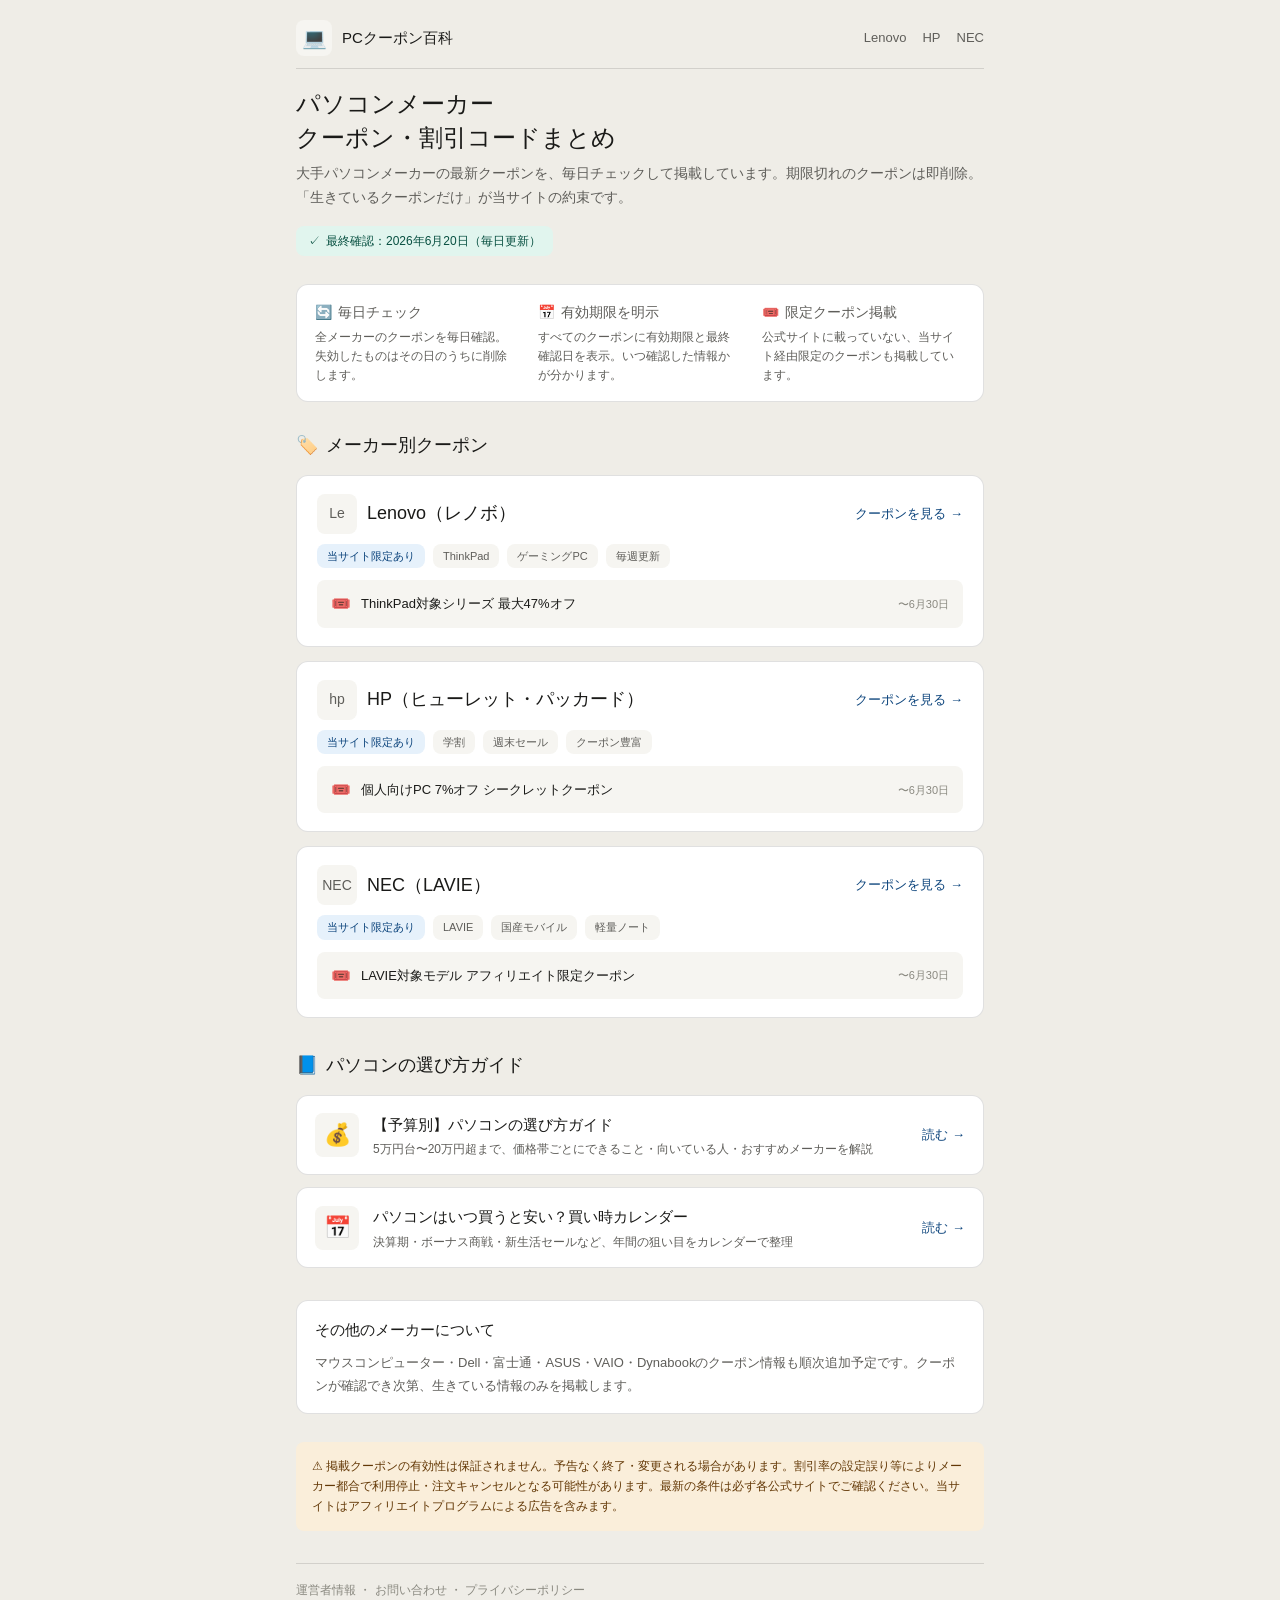
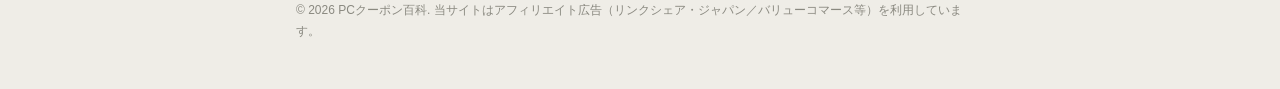
==== index.html @ babdb639 "add /index.html" ====
<!DOCTYPE html>
<html lang="ja">
<head>
<meta charset="UTF-8">
<meta name="viewport" content="width=device-width, initial-scale=1.0">
<title>パソコンメーカー クーポン・割引コード まとめ【2026年6月最新】| PCクーポン百科</title>
<meta name="description" content="Lenovo・HP・NECなど大手パソコンメーカーの最新クーポン・割引コードをまとめています。毎日確認し、失効したクーポンは即削除。生きているクーポンだけを掲載しています。">
<style>
  :root {
    --bg: #ffffff;
    --bg-secondary: #f6f5f1;
    --bg-tertiary: #efede7;
    --text: #1a1a18;
    --text-secondary: #5f5e5a;
    --text-tertiary: #8a8980;
    --border: rgba(0,0,0,0.12);
    --border-strong: rgba(0,0,0,0.22);
    --info-bg: #e6f1fb;
    --info-text: #0c447c;
    --info-border: #378add;
    --success-bg: #e1f5ee;
    --success-text: #085041;
    --warning-bg: #faeeda;
    --warning-text: #633806;
    --radius: 8px;
    --radius-lg: 12px;
    --mono: ui-monospace, SFMono-Regular, Menlo, Consolas, monospace;
    --sans: -apple-system, BlinkMacSystemFont, "Hiragino Sans", "Hiragino Kaku Gothic ProN", "Noto Sans JP", Meiryo, sans-serif;
  }
  @media (prefers-color-scheme: dark) {
    :root {
      --bg: #1f1e1c;
      --bg-secondary: #2a2926;
      --bg-tertiary: #323128;
      --text: #ededea;
      --text-secondary: #b4b2a9;
      --text-tertiary: #88877f;
      --border: rgba(255,255,255,0.14);
      --border-strong: rgba(255,255,255,0.26);
      --info-bg: #0c447c;
      --info-text: #b5d4f4;
      --info-border: #378add;
      --success-bg: #085041;
      --success-text: #9fe1cb;
      --warning-bg: #633806;
      --warning-text: #fac775;
    }
  }
  * { box-sizing: border-box; }
  body {
    margin: 0;
    font-family: var(--sans);
    background: var(--bg-tertiary);
    color: var(--text);
    line-height: 1.7;
    -webkit-font-smoothing: antialiased;
  }
  .wrap { max-width: 720px; margin: 0 auto; padding: 20px 16px 48px; }
  a { color: inherit; }

  .topbar {
    display: flex; align-items: center; justify-content: space-between;
    border-bottom: 0.5px solid var(--border);
    padding-bottom: 12px; margin-bottom: 18px;
  }
  .brand { display: flex; align-items: center; gap: 10px; text-decoration: none; }
  .brand-icon {
    width: 36px; height: 36px; border-radius: var(--radius);
    background: var(--bg-secondary); display: flex; align-items: center; justify-content: center;
    font-size: 20px;
  }
  .brand-name { font-size: 15px; font-weight: 500; }
  .nav { display: flex; gap: 16px; font-size: 13px; color: var(--text-secondary); }
  .nav a { text-decoration: none; }
  .nav a:hover { color: var(--text); }

  h1 { font-size: 24px; font-weight: 500; margin: 0 0 8px; line-height: 1.4; }
  h2 { font-size: 18px; font-weight: 500; margin: 0 0 14px; display: flex; align-items: center; gap: 8px; }
  .lead { font-size: 14px; color: var(--text-secondary); margin: 0 0 16px; }

  .promise {
    background: var(--bg); border: 0.5px solid var(--border); border-radius: var(--radius-lg);
    padding: 16px 18px; margin-bottom: 28px; display: flex; gap: 20px; flex-wrap: wrap;
  }
  .promise-item { flex: 1; min-width: 180px; }
  .promise-item .pi-title { font-size: 14px; font-weight: 500; margin: 0 0 4px; display: flex; align-items: center; gap: 6px; }
  .promise-item p { font-size: 12px; color: var(--text-secondary); margin: 0; line-height: 1.6; }

  .freshness {
    display: inline-flex; align-items: center; gap: 6px;
    background: var(--success-bg); color: var(--success-text);
    font-size: 12px; padding: 5px 12px; border-radius: var(--radius); margin-bottom: 28px;
  }

  .maker-grid { display: flex; flex-direction: column; gap: 14px; margin-bottom: 32px; }
  .maker-card {
    background: var(--bg); border: 0.5px solid var(--border); border-radius: var(--radius-lg);
    padding: 18px 20px; text-decoration: none; display: block;
    transition: border-color 0.15s, transform 0.05s;
  }
  .maker-card:hover { border-color: var(--border-strong); }
  .maker-card:active { transform: scale(0.995); }
  .maker-head { display: flex; align-items: center; justify-content: space-between; margin-bottom: 10px; gap: 12px; }
  .maker-name { font-size: 18px; font-weight: 500; display: flex; align-items: center; gap: 10px; }
  .maker-logo {
    width: 40px; height: 40px; border-radius: var(--radius); background: var(--bg-secondary);
    display: flex; align-items: center; justify-content: center; font-weight: 500; font-size: 14px; color: var(--text-secondary);
  }
  .maker-arrow { font-size: 13px; color: var(--info-text); white-space: nowrap; }
  .maker-tags { display: flex; gap: 8px; flex-wrap: wrap; margin-bottom: 12px; }
  .tag { font-size: 11px; padding: 3px 10px; border-radius: var(--radius); background: var(--bg-secondary); color: var(--text-secondary); }
  .tag.hot { background: var(--info-bg); color: var(--info-text); }
  .top-coupon {
    display: flex; align-items: center; gap: 10px; background: var(--bg-secondary);
    border-radius: var(--radius); padding: 10px 14px;
  }
  .top-coupon .tc-icon { font-size: 16px; }
  .top-coupon .tc-text { font-size: 13px; }
  .top-coupon .tc-text strong { font-weight: 500; }
  .top-coupon .tc-date { font-size: 11px; color: var(--text-tertiary); margin-left: auto; white-space: nowrap; }

  .other { background: var(--bg); border: 0.5px solid var(--border); border-radius: var(--radius-lg); padding: 16px 18px; margin-bottom: 28px; }
  .other h2 { font-size: 15px; margin-bottom: 10px; }
  .other p { font-size: 13px; color: var(--text-secondary); margin: 0; line-height: 1.7; }

  .guide-grid { display: flex; flex-direction: column; gap: 12px; margin-bottom: 32px; }
  .guide-card {
    display: flex; align-items: center; gap: 14px; background: var(--bg);
    border: 0.5px solid var(--border); border-radius: var(--radius-lg); padding: 16px 18px;
    text-decoration: none; transition: border-color 0.15s, transform 0.05s;
  }
  .guide-card:hover { border-color: var(--border-strong); }
  .guide-card:active { transform: scale(0.995); }
  .guide-icon {
    width: 44px; height: 44px; flex-shrink: 0; border-radius: var(--radius);
    background: var(--bg-secondary); display: flex; align-items: center; justify-content: center; font-size: 22px;
  }
  .guide-body { flex: 1; }
  .guide-title { font-size: 15px; font-weight: 500; color: var(--text); margin: 0 0 3px; }
  .guide-desc { font-size: 12px; color: var(--text-secondary); margin: 0; line-height: 1.5; }
  .guide-arrow { font-size: 13px; color: var(--info-text); white-space: nowrap; }

  .disclaimer { background: var(--warning-bg); border-radius: var(--radius); padding: 14px 16px; }
  .disclaimer p { font-size: 12px; line-height: 1.7; color: var(--warning-text); margin: 0; }

  footer { margin-top: 32px; padding-top: 16px; border-top: 0.5px solid var(--border); font-size: 12px; color: var(--text-tertiary); }
  footer a { text-decoration: none; }
</style>
<!-- SEO_INJECT -->
  <link rel="canonical" href="https://SITE_URL/">
  <meta name="robots" content="index, follow">
  <meta property="og:type" content="website">
  <meta property="og:site_name" content="PCクーポン百科">
  <meta property="og:title" content="パソコンメーカー クーポン・割引コード まとめ【2026年6月最新】| PCクーポン百科">
  <meta property="og:description" content="Lenovo・HP・NECなど大手パソコンメーカーの最新クーポン・割引コードをまとめています。毎日確認し、失効したクーポンは即削除。生きているクーポンだけを掲載しています。">
  <meta property="og:url" content="https://SITE_URL/">
  <meta property="og:locale" content="ja_JP">
  <meta name="twitter:card" content="summary_large_image">
  <meta name="twitter:title" content="パソコンメーカー クーポン・割引コード まとめ【2026年6月最新】| PCクーポン百科">
  <meta name="twitter:description" content="Lenovo・HP・NECなど大手パソコンメーカーの最新クーポン・割引コードをまとめています。毎日確認し、失効したクーポンは即削除。生きているクーポンだけを掲載しています。">
  <script type="application/ld+json">
{
  "@context": "https://schema.org",
  "@graph": [
    {
      "@type": "Organization",
      "@id": "https://SITE_URL/#organization",
      "name": "PCクーポン百科",
      "url": "https://SITE_URL/",
      "description": "大手パソコンメーカーのクーポン・割引コードを毎日確認して掲載するサイト"
    },
    {
      "@type": "WebSite",
      "@id": "https://SITE_URL/#website",
      "url": "https://SITE_URL/",
      "name": "PCクーポン百科",
      "publisher": {
        "@id": "https://SITE_URL/#organization"
      },
      "inLanguage": "ja"
    },
    {
      "@type": "BreadcrumbList",
      "itemListElement": [
        {
          "@type": "ListItem",
          "position": 1,
          "name": "ホーム"
        }
      ]
    }
  ]
}
</script>
  <!-- SEO_INJECT -->
</head>
<body>
<div class="wrap">

  <div class="topbar">
    <a class="brand" href="index.html">
      <div class="brand-icon">💻</div>
      <span class="brand-name">PCクーポン百科</span>
    </a>
    <nav class="nav">
      <a href="lenovo-coupon.html">Lenovo</a><a href="hp-coupon.html">HP</a><a href="nec-coupon.html">NEC</a>
    </nav>
  </div>

  <h1>パソコンメーカー<br>クーポン・割引コードまとめ</h1>
  <p class="lead">大手パソコンメーカーの最新クーポンを、毎日チェックして掲載しています。期限切れのクーポンは即削除。「生きているクーポンだけ」が当サイトの約束です。</p>

  <div class="freshness">
    <span aria-hidden="true">✓</span>最終確認：2026年6月20日（毎日更新）
  </div>

  <div class="promise">
    <div class="promise-item">
      <p class="pi-title"><span aria-hidden="true">🔄</span>毎日チェック</p>
      <p>全メーカーのクーポンを毎日確認。失効したものはその日のうちに削除します。</p>
    </div>
    <div class="promise-item">
      <p class="pi-title"><span aria-hidden="true">📅</span>有効期限を明示</p>
      <p>すべてのクーポンに有効期限と最終確認日を表示。いつ確認した情報かが分かります。</p>
    </div>
    <div class="promise-item">
      <p class="pi-title"><span aria-hidden="true">🎟️</span>限定クーポン掲載</p>
      <p>公式サイトに載っていない、当サイト経由限定のクーポンも掲載しています。</p>
    </div>
  </div>

  <h2><span aria-hidden="true">🏷️</span>メーカー別クーポン</h2>
  <div class="maker-grid">

    <a class="maker-card" href="lenovo-coupon.html">
      <div class="maker-head">
        <span class="maker-name"><span class="maker-logo">Le</span>Lenovo（レノボ）</span>
        <span class="maker-arrow">クーポンを見る →</span>
      </div>
      <div class="maker-tags">
        <span class="tag hot">当サイト限定あり</span>
        <span class="tag">ThinkPad</span>
        <span class="tag">ゲーミングPC</span>
        <span class="tag">毎週更新</span>
      </div>
      <div class="top-coupon">
        <span class="tc-icon" aria-hidden="true">🎟️</span>
        <span class="tc-text"><strong>ThinkPad対象シリーズ 最大47%オフ</strong></span>
        <span class="tc-date">〜6月30日</span>
      </div>
    </a>

    <a class="maker-card" href="hp-coupon.html">
      <div class="maker-head">
        <span class="maker-name"><span class="maker-logo">hp</span>HP（ヒューレット・パッカード）</span>
        <span class="maker-arrow">クーポンを見る →</span>
      </div>
      <div class="maker-tags">
        <span class="tag hot">当サイト限定あり</span>
        <span class="tag">学割</span>
        <span class="tag">週末セール</span>
        <span class="tag">クーポン豊富</span>
      </div>
      <div class="top-coupon">
        <span class="tc-icon" aria-hidden="true">🎟️</span>
        <span class="tc-text"><strong>個人向けPC 7%オフ シークレットクーポン</strong></span>
        <span class="tc-date">〜6月30日</span>
      </div>
    </a>

    <a class="maker-card" href="nec-coupon.html">
      <div class="maker-head">
        <span class="maker-name"><span class="maker-logo">NEC</span>NEC（LAVIE）</span>
        <span class="maker-arrow">クーポンを見る →</span>
      </div>
      <div class="maker-tags">
        <span class="tag hot">当サイト限定あり</span>
        <span class="tag">LAVIE</span>
        <span class="tag">国産モバイル</span>
        <span class="tag">軽量ノート</span>
      </div>
      <div class="top-coupon">
        <span class="tc-icon" aria-hidden="true">🎟️</span>
        <span class="tc-text"><strong>LAVIE対象モデル アフィリエイト限定クーポン</strong></span>
        <span class="tc-date">〜6月30日</span>
      </div>
    </a>

  </div>

  <h2><span aria-hidden="true">📘</span>パソコンの選び方ガイド</h2>
  <div class="guide-grid">

    <a class="guide-card" href="guide-budget.html">
      <div class="guide-icon" aria-hidden="true">💰</div>
      <div class="guide-body">
        <p class="guide-title">【予算別】パソコンの選び方ガイド</p>
        <p class="guide-desc">5万円台〜20万円超まで、価格帯ごとにできること・向いている人・おすすめメーカーを解説</p>
      </div>
      <span class="guide-arrow">読む →</span>
    </a>

    <a class="guide-card" href="guide-timing.html">
      <div class="guide-icon" aria-hidden="true">📅</div>
      <div class="guide-body">
        <p class="guide-title">パソコンはいつ買うと安い？買い時カレンダー</p>
        <p class="guide-desc">決算期・ボーナス商戦・新生活セールなど、年間の狙い目をカレンダーで整理</p>
      </div>
      <span class="guide-arrow">読む →</span>
    </a>

  </div>

  <div class="other">
    <h2>その他のメーカーについて</h2>
    <p>マウスコンピューター・Dell・富士通・ASUS・VAIO・Dynabookのクーポン情報も順次追加予定です。クーポンが確認でき次第、生きている情報のみを掲載します。</p>
  </div>

  <div class="disclaimer">
    <p>⚠ 掲載クーポンの有効性は保証されません。予告なく終了・変更される場合があります。割引率の設定誤り等によりメーカー都合で利用停止・注文キャンセルとなる可能性があります。最新の条件は必ず各公式サイトでご確認ください。当サイトはアフィリエイトプログラムによる広告を含みます。</p>
  </div>

  <footer>
    <a href="about.html">運営者情報</a> ・ <a href="contact.html">お問い合わせ</a> ・ <a href="privacy.html">プライバシーポリシー</a><br>
    © 2026 PCクーポン百科. 当サイトはアフィリエイト広告（リンクシェア・ジャパン／バリューコマース等）を利用しています。
  </footer>

</div>
</body>
</html>
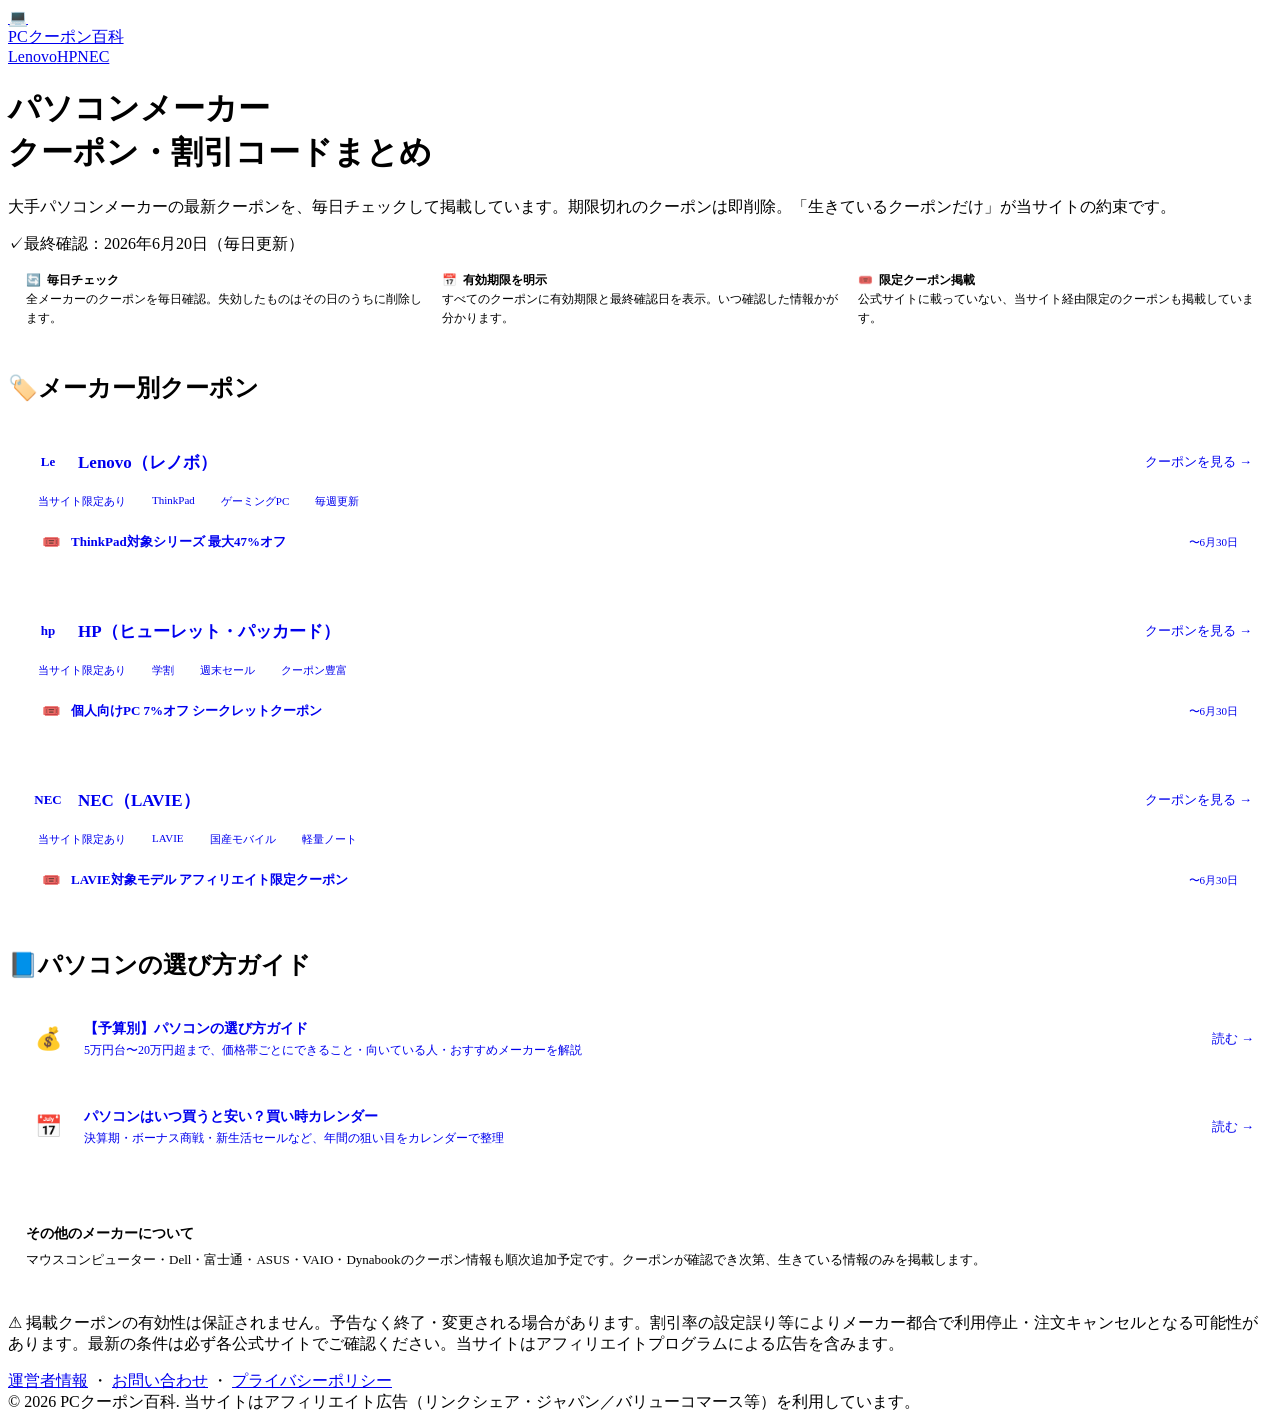
==== commit 5b457c4b: "style: update index.html" ====
--- a/index.html
+++ b/index.html
@@ -1,151 +1,46 @@
 <!DOCTYPE html>
 <html lang="ja">
 <head>
+  <link rel="stylesheet" href="style.css">
+  <style>
+  /* ── トップページ固有 ── */
+  .promise { background: var(--bg); border: 1px solid var(--border); border-radius: var(--r-lg); padding: 16px 18px; margin-bottom: 28px; display: flex; gap: 20px; flex-wrap: wrap; box-shadow: var(--shadow-sm); }
+  .promise-item { flex: 1; min-width: 180px; }
+  .pi-title { font-size: 13px; font-weight: 700; margin: 0 0 4px; display: flex; align-items: center; gap: 6px; }
+  .promise-item p { font-size: 12px; color: var(--text-2); margin: 0; line-height: 1.6; }
+  .maker-grid { display: flex; flex-direction: column; gap: 14px; margin-bottom: 32px; }
+  .maker-card { background: var(--bg); border: 1px solid var(--border); border-radius: var(--r-lg); padding: 18px 20px; text-decoration: none; display: block; transition: box-shadow 0.15s, border-color 0.15s, transform 0.05s; box-shadow: var(--shadow-sm); }
+  .maker-card:hover { box-shadow: var(--shadow-md); border-color: var(--border-2); }
+  .maker-card:active { transform: scale(0.995); }
+  .maker-head { display: flex; align-items: center; justify-content: space-between; margin-bottom: 10px; gap: 12px; }
+  .maker-name { font-size: 17px; font-weight: 700; display: flex; align-items: center; gap: 10px; color: var(--text); }
+  .maker-logo { width: 40px; height: 40px; border-radius: var(--r); background: var(--blue-bg); display: flex; align-items: center; justify-content: center; font-weight: 700; font-size: 13px; color: var(--blue-text); }
+  .maker-arrow { font-size: 13px; color: var(--blue); white-space: nowrap; font-weight: 500; }
+  .maker-tags { display: flex; gap: 6px; flex-wrap: wrap; margin-bottom: 12px; }
+  .tag { font-size: 11px; padding: 2px 10px; border-radius: 999px; background: var(--bg-2); color: var(--text-3); }
+  .tag.hot { background: var(--blue-bg); color: var(--blue-text); font-weight: 500; }
+  .top-coupon { display: flex; align-items: center; gap: 10px; background: var(--bg-2); border-radius: var(--r); padding: 10px 14px; }
+  .tc-icon { font-size: 15px; }
+  .tc-text { font-size: 13px; color: var(--text-2); }
+  .tc-text strong { font-weight: 700; color: var(--text); }
+  .tc-date { font-size: 11px; color: var(--text-3); margin-left: auto; white-space: nowrap; }
+  .other { background: var(--bg); border: 1px solid var(--border); border-radius: var(--r-lg); padding: 16px 18px; margin-bottom: 28px; box-shadow: var(--shadow-sm); }
+  .other h2 { font-size: 14px; margin-bottom: 8px; }
+  .other p { font-size: 13px; color: var(--text-2); margin: 0; }
+  .guide-grid { display: flex; flex-direction: column; gap: 12px; margin-bottom: 32px; }
+  .guide-card { display: flex; align-items: center; gap: 14px; background: var(--bg); border: 1px solid var(--border); border-radius: var(--r-lg); padding: 16px 18px; text-decoration: none; transition: box-shadow 0.15s, transform 0.05s; box-shadow: var(--shadow-sm); }
+  .guide-card:hover { box-shadow: var(--shadow-md); }
+  .guide-card:active { transform: scale(0.995); }
+  .guide-icon { width: 44px; height: 44px; flex-shrink: 0; border-radius: var(--r); background: var(--blue-bg); display: flex; align-items: center; justify-content: center; font-size: 22px; }
+  .guide-body { flex: 1; }
+  .guide-title { font-size: 14px; font-weight: 700; color: var(--text); margin: 0 0 3px; }
+  .guide-desc { font-size: 12px; color: var(--text-2); margin: 0; line-height: 1.5; }
+  .guide-arrow { font-size: 13px; color: var(--blue); white-space: nowrap; font-weight: 500; }
+  </style>
 <meta charset="UTF-8">
 <meta name="viewport" content="width=device-width, initial-scale=1.0">
 <title>パソコンメーカー クーポン・割引コード まとめ【2026年6月最新】| PCクーポン百科</title>
 <meta name="description" content="Lenovo・HP・NECなど大手パソコンメーカーの最新クーポン・割引コードをまとめています。毎日確認し、失効したクーポンは即削除。生きているクーポンだけを掲載しています。">
-<style>
-  :root {
-    --bg: #ffffff;
-    --bg-secondary: #f6f5f1;
-    --bg-tertiary: #efede7;
-    --text: #1a1a18;
-    --text-secondary: #5f5e5a;
-    --text-tertiary: #8a8980;
-    --border: rgba(0,0,0,0.12);
-    --border-strong: rgba(0,0,0,0.22);
-    --info-bg: #e6f1fb;
-    --info-text: #0c447c;
-    --info-border: #378add;
-    --success-bg: #e1f5ee;
-    --success-text: #085041;
-    --warning-bg: #faeeda;
-    --warning-text: #633806;
-    --radius: 8px;
-    --radius-lg: 12px;
-    --mono: ui-monospace, SFMono-Regular, Menlo, Consolas, monospace;
-    --sans: -apple-system, BlinkMacSystemFont, "Hiragino Sans", "Hiragino Kaku Gothic ProN", "Noto Sans JP", Meiryo, sans-serif;
-  }
-  @media (prefers-color-scheme: dark) {
-    :root {
-      --bg: #1f1e1c;
-      --bg-secondary: #2a2926;
-      --bg-tertiary: #323128;
-      --text: #ededea;
-      --text-secondary: #b4b2a9;
-      --text-tertiary: #88877f;
-      --border: rgba(255,255,255,0.14);
-      --border-strong: rgba(255,255,255,0.26);
-      --info-bg: #0c447c;
-      --info-text: #b5d4f4;
-      --info-border: #378add;
-      --success-bg: #085041;
-      --success-text: #9fe1cb;
-      --warning-bg: #633806;
-      --warning-text: #fac775;
-    }
-  }
-  * { box-sizing: border-box; }
-  body {
-    margin: 0;
-    font-family: var(--sans);
-    background: var(--bg-tertiary);
-    color: var(--text);
-    line-height: 1.7;
-    -webkit-font-smoothing: antialiased;
-  }
-  .wrap { max-width: 720px; margin: 0 auto; padding: 20px 16px 48px; }
-  a { color: inherit; }
-
-  .topbar {
-    display: flex; align-items: center; justify-content: space-between;
-    border-bottom: 0.5px solid var(--border);
-    padding-bottom: 12px; margin-bottom: 18px;
-  }
-  .brand { display: flex; align-items: center; gap: 10px; text-decoration: none; }
-  .brand-icon {
-    width: 36px; height: 36px; border-radius: var(--radius);
-    background: var(--bg-secondary); display: flex; align-items: center; justify-content: center;
-    font-size: 20px;
-  }
-  .brand-name { font-size: 15px; font-weight: 500; }
-  .nav { display: flex; gap: 16px; font-size: 13px; color: var(--text-secondary); }
-  .nav a { text-decoration: none; }
-  .nav a:hover { color: var(--text); }
-
-  h1 { font-size: 24px; font-weight: 500; margin: 0 0 8px; line-height: 1.4; }
-  h2 { font-size: 18px; font-weight: 500; margin: 0 0 14px; display: flex; align-items: center; gap: 8px; }
-  .lead { font-size: 14px; color: var(--text-secondary); margin: 0 0 16px; }
-
-  .promise {
-    background: var(--bg); border: 0.5px solid var(--border); border-radius: var(--radius-lg);
-    padding: 16px 18px; margin-bottom: 28px; display: flex; gap: 20px; flex-wrap: wrap;
-  }
-  .promise-item { flex: 1; min-width: 180px; }
-  .promise-item .pi-title { font-size: 14px; font-weight: 500; margin: 0 0 4px; display: flex; align-items: center; gap: 6px; }
-  .promise-item p { font-size: 12px; color: var(--text-secondary); margin: 0; line-height: 1.6; }
-
-  .freshness {
-    display: inline-flex; align-items: center; gap: 6px;
-    background: var(--success-bg); color: var(--success-text);
-    font-size: 12px; padding: 5px 12px; border-radius: var(--radius); margin-bottom: 28px;
-  }
-
-  .maker-grid { display: flex; flex-direction: column; gap: 14px; margin-bottom: 32px; }
-  .maker-card {
-    background: var(--bg); border: 0.5px solid var(--border); border-radius: var(--radius-lg);
-    padding: 18px 20px; text-decoration: none; display: block;
-    transition: border-color 0.15s, transform 0.05s;
-  }
-  .maker-card:hover { border-color: var(--border-strong); }
-  .maker-card:active { transform: scale(0.995); }
-  .maker-head { display: flex; align-items: center; justify-content: space-between; margin-bottom: 10px; gap: 12px; }
-  .maker-name { font-size: 18px; font-weight: 500; display: flex; align-items: center; gap: 10px; }
-  .maker-logo {
-    width: 40px; height: 40px; border-radius: var(--radius); background: var(--bg-secondary);
-    display: flex; align-items: center; justify-content: center; font-weight: 500; font-size: 14px; color: var(--text-secondary);
-  }
-  .maker-arrow { font-size: 13px; color: var(--info-text); white-space: nowrap; }
-  .maker-tags { display: flex; gap: 8px; flex-wrap: wrap; margin-bottom: 12px; }
-  .tag { font-size: 11px; padding: 3px 10px; border-radius: var(--radius); background: var(--bg-secondary); color: var(--text-secondary); }
-  .tag.hot { background: var(--info-bg); color: var(--info-text); }
-  .top-coupon {
-    display: flex; align-items: center; gap: 10px; background: var(--bg-secondary);
-    border-radius: var(--radius); padding: 10px 14px;
-  }
-  .top-coupon .tc-icon { font-size: 16px; }
-  .top-coupon .tc-text { font-size: 13px; }
-  .top-coupon .tc-text strong { font-weight: 500; }
-  .top-coupon .tc-date { font-size: 11px; color: var(--text-tertiary); margin-left: auto; white-space: nowrap; }
-
-  .other { background: var(--bg); border: 0.5px solid var(--border); border-radius: var(--radius-lg); padding: 16px 18px; margin-bottom: 28px; }
-  .other h2 { font-size: 15px; margin-bottom: 10px; }
-  .other p { font-size: 13px; color: var(--text-secondary); margin: 0; line-height: 1.7; }
-
-  .guide-grid { display: flex; flex-direction: column; gap: 12px; margin-bottom: 32px; }
-  .guide-card {
-    display: flex; align-items: center; gap: 14px; background: var(--bg);
-    border: 0.5px solid var(--border); border-radius: var(--radius-lg); padding: 16px 18px;
-    text-decoration: none; transition: border-color 0.15s, transform 0.05s;
-  }
-  .guide-card:hover { border-color: var(--border-strong); }
-  .guide-card:active { transform: scale(0.995); }
-  .guide-icon {
-    width: 44px; height: 44px; flex-shrink: 0; border-radius: var(--radius);
-    background: var(--bg-secondary); display: flex; align-items: center; justify-content: center; font-size: 22px;
-  }
-  .guide-body { flex: 1; }
-  .guide-title { font-size: 15px; font-weight: 500; color: var(--text); margin: 0 0 3px; }
-  .guide-desc { font-size: 12px; color: var(--text-secondary); margin: 0; line-height: 1.5; }
-  .guide-arrow { font-size: 13px; color: var(--info-text); white-space: nowrap; }
-
-  .disclaimer { background: var(--warning-bg); border-radius: var(--radius); padding: 14px 16px; }
-  .disclaimer p { font-size: 12px; line-height: 1.7; color: var(--warning-text); margin: 0; }
-
-  footer { margin-top: 32px; padding-top: 16px; border-top: 0.5px solid var(--border); font-size: 12px; color: var(--text-tertiary); }
-  footer a { text-decoration: none; }
-</style>
 <!-- SEO_INJECT -->
   <link rel="canonical" href="https://SITE_URL/">
   <meta name="robots" content="index, follow">
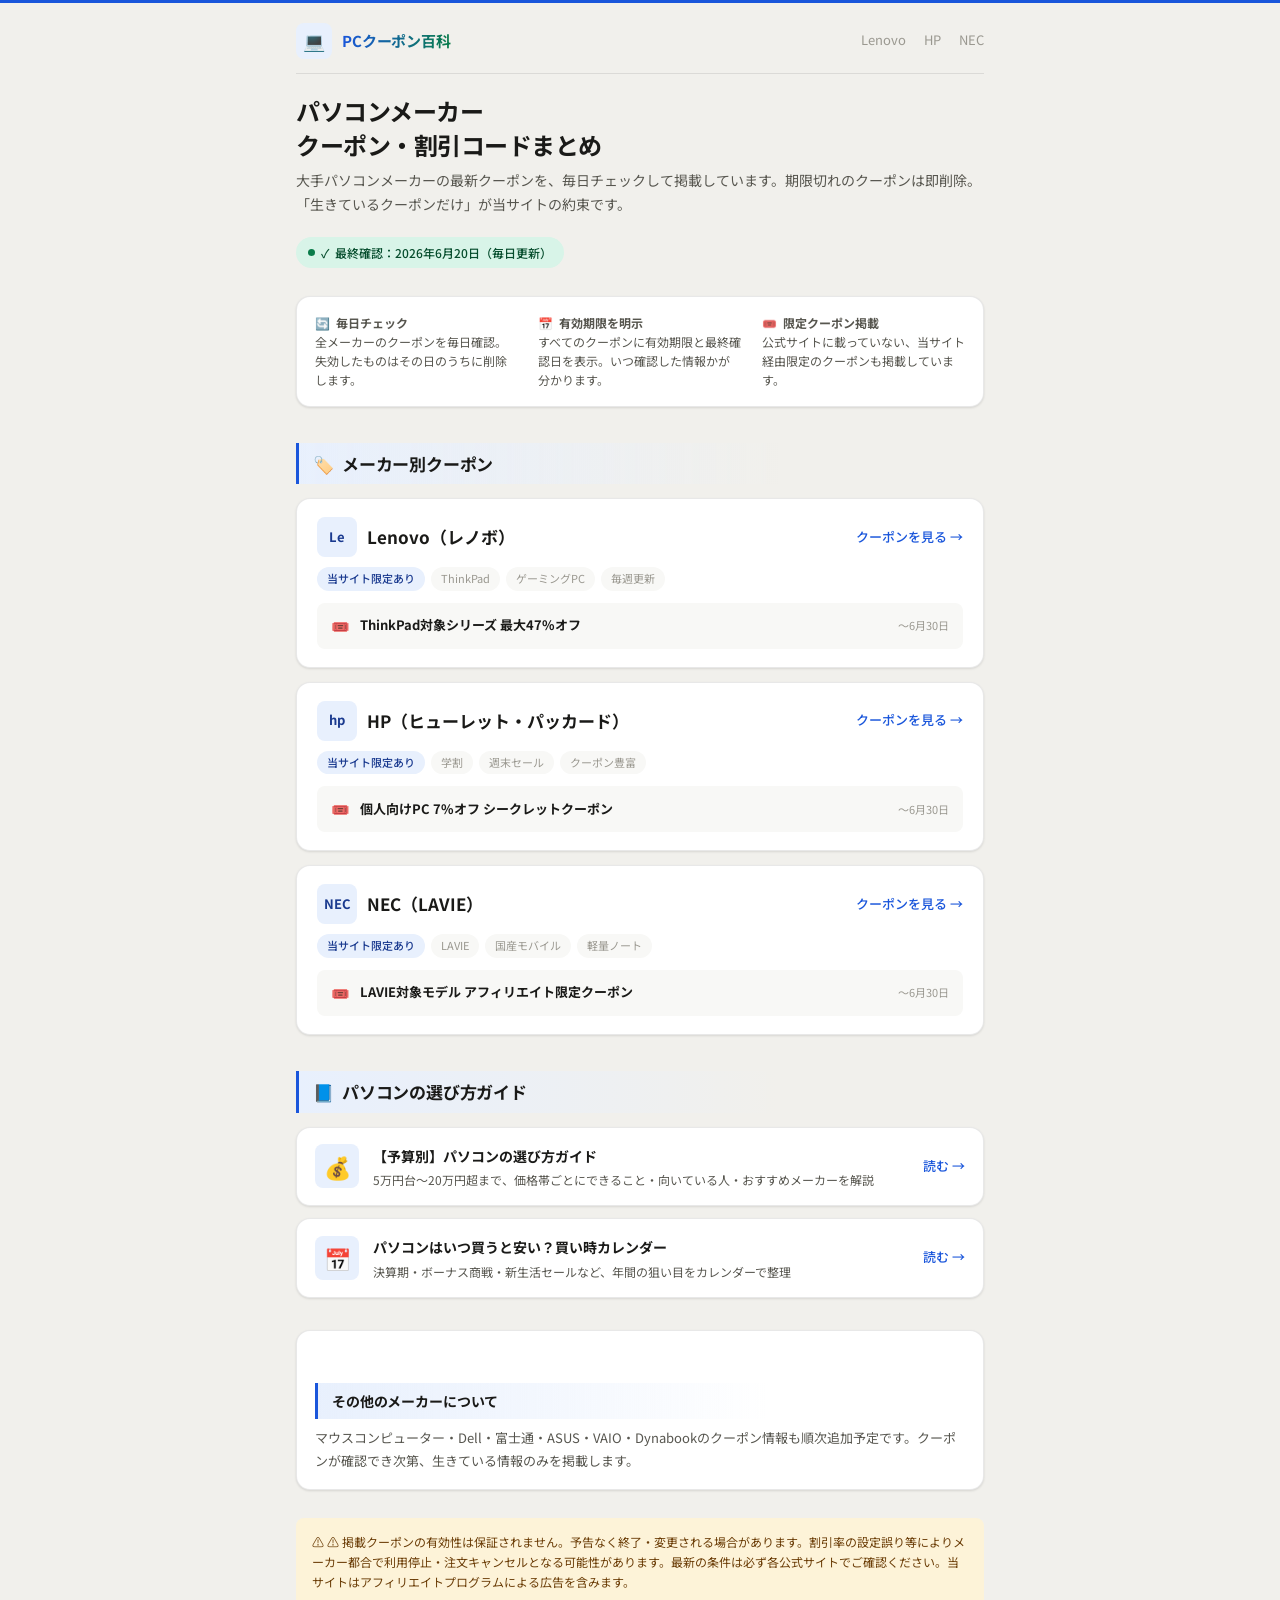
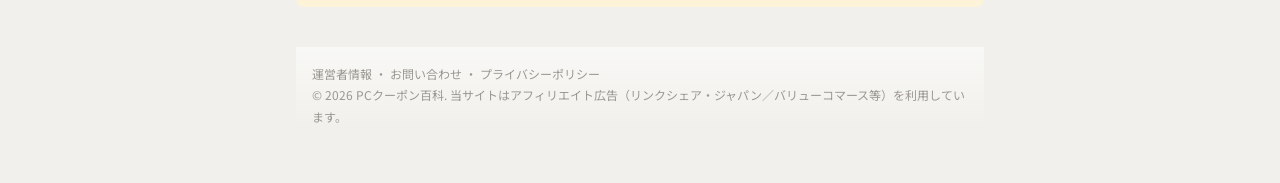
==== commit 3c617f85: "feat: add GA4 (index.html)" ====
--- a/index.html
+++ b/index.html
@@ -88,6 +88,16 @@
 }
 </script>
   <!-- SEO_INJECT -->
+<!-- GA_TAG -->
+  <!-- Google tag (gtag.js) -->
+  <script async src="https://www.googletagmanager.com/gtag/js?id=G-G202T08VDX"></script>
+  <script>
+    window.dataLayer = window.dataLayer || [];
+    function gtag(){dataLayer.push(arguments);}
+    gtag('js', new Date());
+    gtag('config', 'G-G202T08VDX');
+  </script>
+  <!-- GA_TAG -->
 </head>
 <body>
 <div class="wrap">
--- a/style.css
+++ b/style.css
@@ -0,0 +1,940 @@
+/* ============================================================
+   PCクーポン百科 — 共通スタイル
+   design: minimal / trustworthy / coupon-site
+============================================================ */
+
+@import url('https://fonts.googleapis.com/css2?family=Noto+Sans+JP:wght@400;500;700&display=swap');
+
+/* ── トークン ──────────────────────────────────── */
+:root {
+  --bg:           #ffffff;
+  --bg-2:         #f8f8f6;
+  --bg-3:         #f1f0ec;
+  --text:         #1a1a18;
+  --text-2:       #57564f;
+  --text-3:       #9a9890;
+  --border:       rgba(0,0,0,0.09);
+  --border-2:     rgba(0,0,0,0.18);
+
+  /* Blue — 信頼・テック */
+  --blue:         #1a56db;
+  --blue-bg:      #e8f0fd;
+  --blue-text:    #1a3a8f;
+
+  /* Green — 節約・お得 */
+  --green:        #0a7c4a;
+  --green-bg:     #d8f4e8;
+  --green-text:   #064d2d;
+
+  /* Amber — 警告・注意 */
+  --amber-bg:     #fdf3d8;
+  --amber-text:   #6b3d07;
+
+  --r:            8px;
+  --r-lg:         14px;
+  --shadow-sm:    0 1px 3px rgba(0,0,0,0.07), 0 1px 2px rgba(0,0,0,0.05);
+  --shadow-md:    0 4px 12px rgba(0,0,0,0.09), 0 1px 3px rgba(0,0,0,0.06);
+
+  --sans: "Noto Sans JP", -apple-system, BlinkMacSystemFont,
+          "Hiragino Sans", "Hiragino Kaku Gothic ProN", Meiryo, sans-serif;
+  --mono: ui-monospace, SFMono-Regular, "SF Mono", Menlo, Consolas, monospace;
+}
+
+@media (prefers-color-scheme: dark) {
+  :root {
+    --bg:           #1a1a18;
+    --bg-2:         #252521;
+    --bg-3:         #2e2e2a;
+    --text:         #edede8;
+    --text-2:       #b0afa7;
+    --text-3:       #78776e;
+    --border:       rgba(255,255,255,0.10);
+    --border-2:     rgba(255,255,255,0.20);
+    --blue:         #4b83f0;
+    --blue-bg:      #0f2057;
+    --blue-text:    #93b4f8;
+    --green:        #2ea86b;
+    --green-bg:     #053d24;
+    --green-text:   #7edeb0;
+    --amber-bg:     #4a2800;
+    --amber-text:   #f5c07a;
+    --shadow-sm:    0 1px 3px rgba(0,0,0,0.30);
+    --shadow-md:    0 4px 12px rgba(0,0,0,0.35);
+  }
+}
+
+/* ── リセット & ベース ────────────────────────── */
+*, *::before, *::after { box-sizing: border-box; }
+
+body {
+  margin: 0;
+  font-family: var(--sans);
+  font-size: 15px;
+  line-height: 1.75;
+  color: var(--text);
+  background: var(--bg-3);
+  -webkit-font-smoothing: antialiased;
+  /* シグネチャー：ページ上端に細いブルーライン */
+  border-top: 3px solid var(--blue);
+}
+
+a { color: inherit; }
+p { margin: 0 0 14px; }
+strong { font-weight: 500; color: var(--text); }
+
+.wrap {
+  max-width: 720px;
+  margin: 0 auto;
+  padding: 20px 16px 56px;
+}
+
+/* ── ヘッダー・ナビ ──────────────────────────── */
+.topbar {
+  display: flex;
+  align-items: center;
+  justify-content: space-between;
+  padding-bottom: 14px;
+  margin-bottom: 20px;
+  border-bottom: 1px solid var(--border);
+}
+
+.brand {
+  display: flex;
+  align-items: center;
+  gap: 10px;
+  text-decoration: none;
+}
+
+.brand-icon {
+  width: 36px;
+  height: 36px;
+  border-radius: var(--r);
+  background: var(--blue-bg);
+  display: flex;
+  align-items: center;
+  justify-content: center;
+  font-size: 18px;
+}
+
+.brand-name {
+  font-size: 15px;
+  font-weight: 700;
+  color: var(--text);
+  letter-spacing: -0.01em;
+}
+
+.nav {
+  display: flex;
+  gap: 18px;
+  font-size: 13px;
+  color: var(--text-3);
+}
+
+.nav a {
+  text-decoration: none;
+  transition: color 0.12s;
+}
+
+.nav a:hover,
+.nav a.active {
+  color: var(--text);
+  font-weight: 500;
+}
+
+/* ── パンくず ───────────────────────────────── */
+.crumb {
+  font-size: 12px;
+  color: var(--text-3);
+  margin-bottom: 10px;
+}
+
+.crumb a {
+  text-decoration: none;
+  color: var(--blue);
+}
+
+.crumb a:hover { text-decoration: underline; }
+
+/* ── 見出し ──────────────────────────────────── */
+h1 {
+  font-size: 24px;
+  font-weight: 700;
+  line-height: 1.4;
+  margin: 0 0 8px;
+  letter-spacing: -0.02em;
+}
+
+h2 {
+  font-size: 17px;
+  font-weight: 700;
+  margin: 36px 0 14px;
+  display: flex;
+  align-items: center;
+  gap: 8px;
+  letter-spacing: -0.01em;
+  scroll-margin-top: 16px;
+}
+
+h3 {
+  font-size: 15px;
+  font-weight: 700;
+  margin: 20px 0 8px;
+}
+
+.lead {
+  font-size: 14px;
+  color: var(--text-2);
+  margin: 0 0 20px;
+  line-height: 1.7;
+}
+
+/* ── 最終確認バッジ ──────────────────────────── */
+.freshness {
+  display: inline-flex;
+  align-items: center;
+  gap: 6px;
+  background: var(--green-bg);
+  color: var(--green-text);
+  font-size: 12px;
+  font-weight: 500;
+  padding: 5px 12px;
+  border-radius: 999px;
+  margin-bottom: 28px;
+}
+
+/* ── クーポンカード ──────────────────────────── */
+.coupon-list {
+  display: flex;
+  flex-direction: column;
+  gap: 14px;
+  margin-bottom: 36px;
+}
+
+.coupon {
+  background: var(--bg);
+  border: 1px solid var(--border);
+  border-radius: var(--r-lg);
+  padding: 18px 20px;
+  box-shadow: var(--shadow-sm);
+  transition: box-shadow 0.15s;
+}
+
+.coupon:hover { box-shadow: var(--shadow-md); }
+
+/* 限定クーポンは左にブルーライン */
+.coupon.featured {
+  border-left: 3px solid var(--blue);
+  padding-left: 18px;
+}
+
+.badges {
+  display: flex;
+  align-items: center;
+  gap: 6px;
+  margin-bottom: 8px;
+  flex-wrap: wrap;
+}
+
+.badge {
+  font-size: 11px;
+  font-weight: 500;
+  padding: 2px 10px;
+  border-radius: 999px;
+}
+
+.badge-info { background: var(--blue-bg); color: var(--blue-text); }
+.badge-success { background: var(--green-bg); color: var(--green-text); }
+
+.coupon-title {
+  font-size: 16px;
+  font-weight: 700;
+  margin: 0 0 4px;
+  letter-spacing: -0.01em;
+}
+
+.coupon-desc {
+  font-size: 13px;
+  color: var(--text-2);
+  margin: 0 0 16px;
+  line-height: 1.6;
+}
+
+/* ── クーポンコードボックス ──────────────────── */
+.code-row {
+  display: flex;
+  align-items: stretch;
+  gap: 8px;
+  margin-bottom: 12px;
+  flex-wrap: wrap;
+}
+
+.code-box {
+  flex: 1;
+  min-width: 200px;
+  display: flex;
+  align-items: center;
+  justify-content: space-between;
+  gap: 8px;
+  /* クーポンらしいダッシュ枠 */
+  background: var(--bg-2);
+  border: 2px dashed var(--blue);
+  border-radius: var(--r);
+  padding: 10px 14px;
+}
+
+.code-text {
+  font-family: var(--mono);
+  font-size: 16px;
+  font-weight: 700;
+  letter-spacing: 0.08em;
+  color: var(--blue-text);
+}
+
+/* ── ボタン ──────────────────────────────────── */
+button, .use-btn, .cta-btn {
+  font-family: var(--sans);
+  cursor: pointer;
+  border-radius: var(--r);
+  font-weight: 500;
+  transition: opacity 0.12s, transform 0.05s, box-shadow 0.12s;
+}
+
+button:active, .use-btn:active, .cta-btn:active {
+  transform: scale(0.97);
+}
+
+/* コピーボタン — グリーン */
+.copy-btn {
+  font-size: 12px;
+  padding: 6px 12px;
+  background: var(--green);
+  color: #ffffff;
+  border: none;
+  white-space: nowrap;
+  flex-shrink: 0;
+}
+
+.copy-btn:hover { opacity: 0.88; }
+
+/* 公式サイトへ — ブルー */
+.use-btn {
+  font-size: 13px;
+  padding: 10px 18px;
+  white-space: nowrap;
+  text-decoration: none;
+  display: inline-flex;
+  align-items: center;
+  gap: 4px;
+  background: var(--blue);
+  color: #ffffff;
+  border: none;
+}
+
+.use-btn:hover { opacity: 0.88; }
+
+/* CTAボタン */
+.cta-btn {
+  font-size: 14px;
+  padding: 10px 22px;
+  text-decoration: none;
+  display: inline-block;
+  background: var(--blue);
+  color: #ffffff;
+  border: none;
+}
+
+.cta-btn:hover { opacity: 0.88; }
+
+.cta-btn.outline {
+  background: transparent;
+  color: var(--blue);
+  border: 1.5px solid var(--blue);
+}
+
+/* ── メタ情報 ──────────────────────────────── */
+.meta {
+  display: flex;
+  gap: 16px;
+  font-size: 12px;
+  color: var(--text-3);
+  flex-wrap: wrap;
+}
+
+/* ── 使い方ステップ ──────────────────────────── */
+.steps {
+  display: grid;
+  grid-template-columns: repeat(auto-fit, minmax(140px, 1fr));
+  gap: 10px;
+  margin-bottom: 36px;
+}
+
+.step {
+  background: var(--bg);
+  border: 1px solid var(--border);
+  border-radius: var(--r);
+  padding: 14px;
+  box-shadow: var(--shadow-sm);
+}
+
+.step-num {
+  font-size: 12px;
+  font-weight: 700;
+  color: var(--blue);
+  margin-bottom: 6px;
+  letter-spacing: 0.04em;
+}
+
+.step p {
+  font-size: 13px;
+  color: var(--text-2);
+  margin: 0;
+  line-height: 1.6;
+}
+
+/* ── 終了済み履歴 ────────────────────────────── */
+.history-note {
+  font-size: 13px;
+  color: var(--text-3);
+  margin: 0 0 10px;
+}
+
+.history {
+  border: 1px solid var(--border);
+  border-radius: var(--r-lg);
+  overflow: hidden;
+  margin-bottom: 32px;
+  background: var(--bg);
+  box-shadow: var(--shadow-sm);
+}
+
+.history-row {
+  display: flex;
+  align-items: center;
+  justify-content: space-between;
+  padding: 11px 16px;
+  border-bottom: 1px solid var(--border);
+  gap: 12px;
+  flex-wrap: wrap;
+}
+
+.history-row:last-child { border-bottom: none; }
+
+.history-label {
+  font-size: 13px;
+  color: var(--text-3);
+  text-decoration: line-through;
+}
+
+.history-code {
+  font-family: var(--mono);
+  font-size: 11px;
+  color: var(--text-3);
+  margin-left: 8px;
+}
+
+.ended {
+  background: var(--bg-2);
+  color: var(--text-3);
+  font-size: 11px;
+  padding: 2px 10px;
+  border-radius: 999px;
+  white-space: nowrap;
+}
+
+/* ── 免責 ────────────────────────────────────── */
+.disclaimer {
+  background: var(--amber-bg);
+  border-radius: var(--r);
+  padding: 14px 16px;
+}
+
+.disclaimer p {
+  font-size: 12px;
+  color: var(--amber-text);
+  margin: 0;
+  line-height: 1.7;
+}
+
+/* ── フッター ────────────────────────────────── */
+footer {
+  margin-top: 40px;
+  padding-top: 16px;
+  border-top: 1px solid var(--border);
+  font-size: 12px;
+  color: var(--text-3);
+  line-height: 1.8;
+}
+
+footer a {
+  text-decoration: none;
+  color: var(--text-3);
+}
+
+footer a:hover {
+  color: var(--text-2);
+  text-decoration: underline;
+}
+
+/* ── FAQ ─────────────────────────────────────── */
+.faq {
+  display: flex;
+  flex-direction: column;
+  gap: 10px;
+  margin-bottom: 32px;
+}
+
+.faq-item {
+  background: var(--bg);
+  border: 1px solid var(--border);
+  border-radius: var(--r-lg);
+  padding: 16px 18px;
+  box-shadow: var(--shadow-sm);
+}
+
+.faq-q {
+  font-size: 14px;
+  font-weight: 700;
+  color: var(--text);
+  margin: 0 0 8px;
+  display: flex;
+  gap: 8px;
+  line-height: 1.5;
+}
+
+.faq-q .qmark { color: var(--blue); }
+
+.faq-a {
+  font-size: 13px;
+  color: var(--text-2);
+  margin: 0;
+  line-height: 1.7;
+  padding-left: 22px;
+}
+
+/* ── 関連ガイドリンク ─────────────────────────── */
+.related-guides {
+  background: var(--bg-2);
+  border-radius: var(--r-lg);
+  padding: 16px 18px;
+  margin: 8px 0 28px;
+}
+
+.related-guides .rg-label {
+  font-size: 11px;
+  font-weight: 700;
+  color: var(--text-3);
+  text-transform: uppercase;
+  letter-spacing: 0.06em;
+  margin-bottom: 10px;
+}
+
+.related-guides ul {
+  list-style: none;
+  margin: 0;
+  padding: 0;
+  display: flex;
+  flex-direction: column;
+  gap: 8px;
+}
+
+.related-guides a {
+  font-size: 14px;
+  color: var(--blue);
+  text-decoration: none;
+  font-weight: 500;
+}
+
+.related-guides a:hover { text-decoration: underline; }
+
+/* ── 目次 ────────────────────────────────────── */
+.toc {
+  background: var(--bg);
+  border: 1px solid var(--border);
+  border-radius: var(--r-lg);
+  padding: 16px 20px;
+  margin-bottom: 32px;
+  box-shadow: var(--shadow-sm);
+}
+
+.toc-title {
+  font-size: 11px;
+  font-weight: 700;
+  color: var(--text-3);
+  text-transform: uppercase;
+  letter-spacing: 0.06em;
+  margin-bottom: 10px;
+}
+
+.toc ol { margin: 0; padding-left: 20px; }
+.toc li { font-size: 14px; margin-bottom: 6px; }
+.toc li:last-child { margin-bottom: 0; }
+.toc a { text-decoration: none; color: var(--blue); }
+.toc a:hover { text-decoration: underline; }
+
+/* ── チェックリスト ──────────────────────────── */
+.checklist {
+  background: var(--bg);
+  border: 1px solid var(--border);
+  border-radius: var(--r-lg);
+  padding: 18px 20px;
+  margin: 20px 0;
+  box-shadow: var(--shadow-sm);
+}
+
+.checklist-item {
+  display: flex;
+  gap: 10px;
+  margin-bottom: 14px;
+}
+
+.checklist-item:last-child { margin-bottom: 0; }
+.check-icon { color: var(--green); flex-shrink: 0; font-weight: 700; }
+.checklist-item p { margin: 0; font-size: 14px; line-height: 1.65; }
+
+/* ── Tip・コールアウト ───────────────────────── */
+.tip {
+  background: var(--blue-bg);
+  border-radius: var(--r);
+  padding: 14px 18px;
+  margin: 24px 0;
+}
+
+.tip p {
+  color: var(--blue-text);
+  font-size: 14px;
+  margin: 0;
+  line-height: 1.7;
+}
+
+.tip strong { color: var(--blue-text); }
+
+/* ── 関連リンク（ガイド記事内） ──────────────── */
+.related {
+  background: var(--bg-2);
+  border-radius: var(--r-lg);
+  padding: 14px 18px;
+  margin: 24px 0;
+}
+
+.related .rel-label {
+  font-size: 11px;
+  font-weight: 700;
+  color: var(--text-3);
+  text-transform: uppercase;
+  letter-spacing: 0.06em;
+  margin-bottom: 8px;
+}
+
+.related a {
+  font-size: 14px;
+  color: var(--blue);
+  text-decoration: none;
+  font-weight: 500;
+}
+
+.related a:hover { text-decoration: underline; }
+
+/* ── CTAブロック ─────────────────────────────── */
+.final-cta {
+  background: var(--bg);
+  border: 2px solid var(--blue);
+  border-radius: var(--r-lg);
+  padding: 24px;
+  margin: 36px 0 16px;
+  text-align: center;
+  box-shadow: var(--shadow-sm);
+}
+
+.final-cta h3 { margin: 0 0 8px; font-size: 17px; }
+.final-cta p { font-size: 14px; margin: 0 0 18px; color: var(--text-2); }
+
+.cta-buttons {
+  display: flex;
+  gap: 10px;
+  justify-content: center;
+  flex-wrap: wrap;
+}
+
+/* ── レコメンドリンク ─────────────────────────── */
+.reco {
+  display: flex;
+  align-items: center;
+  gap: 12px;
+  margin-top: 14px;
+  background: var(--green-bg);
+  border-radius: var(--r);
+  padding: 12px 16px;
+  text-decoration: none;
+  transition: opacity 0.12s;
+}
+
+.reco:hover { opacity: 0.85; }
+.reco-icon { font-size: 18px; }
+
+.reco-text {
+  font-size: 13px;
+  color: var(--green-text);
+  line-height: 1.5;
+}
+
+.reco-text strong { color: var(--green-text); font-weight: 700; }
+.reco-arrow { margin-left: auto; font-size: 13px; color: var(--green-text); white-space: nowrap; font-weight: 700; }
+
+/* ── レスポンシブ ────────────────────────────── */
+@media (max-width: 480px) {
+  h1 { font-size: 20px; }
+  h2 { font-size: 16px; }
+  .topbar { flex-wrap: wrap; gap: 8px; }
+  .nav { gap: 12px; }
+  .code-row { flex-direction: column; }
+  .use-btn { width: 100%; justify-content: center; }
+}
+
+/* ============================================================
+   装飾レイヤー — visual enhancement
+============================================================ */
+
+/* ── ブランド名グラデーション ──────────────────── */
+.brand-name {
+  background: linear-gradient(90deg, var(--blue) 0%, #0a7c4a 100%);
+  -webkit-background-clip: text;
+  -webkit-text-fill-color: transparent;
+  background-clip: text;
+}
+
+@media (prefers-color-scheme: dark) {
+  .brand-name {
+    background: linear-gradient(90deg, #4b83f0 0%, #2ea86b 100%);
+    -webkit-background-clip: text;
+    background-clip: text;
+  }
+}
+
+/* ── ナビ active アンダーライン ────────────────── */
+.nav a {
+  position: relative;
+  padding-bottom: 2px;
+}
+
+.nav a.active::after {
+  content: "";
+  position: absolute;
+  bottom: -2px;
+  left: 0;
+  right: 0;
+  height: 2px;
+  background: var(--blue);
+  border-radius: 999px;
+}
+
+/* ── h2 見出し装飾 ──────────────────────────────── */
+h2 {
+  padding-left: 14px;
+  border-left: 3px solid var(--blue);
+  background: linear-gradient(90deg, var(--blue-bg) 0%, transparent 70%);
+  border-radius: 0 var(--r) var(--r) 0;
+  padding-top: 6px;
+  padding-bottom: 6px;
+}
+
+/* ── 鮮度バッジ — 点滅する緑ドット ─────────────── */
+.freshness::before {
+  content: "";
+  display: inline-block;
+  width: 7px;
+  height: 7px;
+  border-radius: 50%;
+  background: var(--green);
+  animation: pulse-dot 2s ease-in-out infinite;
+  flex-shrink: 0;
+}
+
+@keyframes pulse-dot {
+  0%, 100% { opacity: 1; transform: scale(1); }
+  50%       { opacity: 0.4; transform: scale(0.7); }
+}
+
+/* ── 限定クーポンカード — グラデーション帯 ─────── */
+.coupon.featured {
+  border-left: none;
+  padding-left: 20px;
+  position: relative;
+  overflow: hidden;
+}
+
+.coupon.featured::before {
+  content: "";
+  position: absolute;
+  top: 0; left: 0; right: 0;
+  height: 3px;
+  background: linear-gradient(90deg, #1a56db 0%, #0ea5e9 50%, #0a7c4a 100%);
+}
+
+/* ── コードボックス — ハサミ装飾 ───────────────── */
+.code-box {
+  position: relative;
+}
+
+.code-box::before {
+  content: "✂";
+  position: absolute;
+  left: -1px;
+  top: 50%;
+  transform: translateY(-50%) translateX(-50%);
+  font-size: 13px;
+  color: var(--blue);
+  background: var(--bg-2);
+  line-height: 1;
+  padding: 2px 0;
+}
+
+/* ── コピーボタン — アイコン追加 ───────────────── */
+.copy-btn::before {
+  content: "⧉ ";
+  font-size: 11px;
+}
+
+/* ── メーカーカード — ホバーアニメーション ──────── */
+.maker-card {
+  position: relative;
+  overflow: hidden;
+}
+
+.maker-card::after {
+  content: "";
+  position: absolute;
+  bottom: 0; left: 0;
+  width: 0; height: 2px;
+  background: linear-gradient(90deg, var(--blue) 0%, var(--green) 100%);
+  transition: width 0.25s ease;
+}
+
+.maker-card:hover::after { width: 100%; }
+
+/* ── CTAボタン — 影と矢印 ──────────────────────── */
+.cta-btn {
+  box-shadow: 0 2px 8px rgba(26, 86, 219, 0.30);
+  letter-spacing: 0.01em;
+}
+
+.cta-btn:hover {
+  box-shadow: 0 4px 14px rgba(26, 86, 219, 0.40);
+  transform: translateY(-1px);
+}
+
+.cta-btn:active {
+  transform: translateY(0) scale(0.97);
+  box-shadow: 0 1px 4px rgba(26, 86, 219, 0.20);
+}
+
+.cta-btn.outline {
+  box-shadow: none;
+}
+
+.cta-btn.outline:hover {
+  background: var(--blue-bg);
+  box-shadow: none;
+  transform: translateY(-1px);
+}
+
+/* ── 「公式サイトで使う」ボタン — 影 ────────────── */
+.use-btn {
+  box-shadow: 0 2px 6px rgba(26, 86, 219, 0.25);
+  letter-spacing: 0.01em;
+}
+
+.use-btn:hover {
+  box-shadow: 0 4px 12px rgba(26, 86, 219, 0.35);
+  transform: translateY(-1px);
+}
+
+/* ── カードの入場アニメーション ─────────────────── */
+@media (prefers-reduced-motion: no-preference) {
+  .coupon, .maker-card, .guide-card, .faq-item {
+    animation: fade-up 0.35s ease both;
+  }
+
+  .coupon:nth-child(1), .maker-card:nth-child(1), .faq-item:nth-child(1) { animation-delay: 0.05s; }
+  .coupon:nth-child(2), .maker-card:nth-child(2), .faq-item:nth-child(2) { animation-delay: 0.10s; }
+  .coupon:nth-child(3), .maker-card:nth-child(3), .faq-item:nth-child(3) { animation-delay: 0.15s; }
+
+  @keyframes fade-up {
+    from { opacity: 0; transform: translateY(12px); }
+    to   { opacity: 1; transform: translateY(0); }
+  }
+}
+
+/* ── 「当サイト限定」バッジ — 強調 ──────────────── */
+.badge-info {
+  background: linear-gradient(90deg, #1a56db, #0ea5e9);
+  color: #ffffff;
+  font-weight: 700;
+}
+
+/* ── stepの数字装飾 ─────────────────────────────── */
+.step {
+  position: relative;
+}
+
+.step-num {
+  display: inline-block;
+  background: var(--blue-bg);
+  border-radius: var(--r);
+  padding: 2px 8px;
+  margin-bottom: 8px;
+}
+
+/* ── historyの終了ラベル ─────────────────────────── */
+.ended {
+  border: 1px solid var(--border-2);
+}
+
+/* ── recoカード — ホバー ────────────────────────── */
+.reco {
+  border: 1px solid var(--green-bg);
+  transition: transform 0.12s, box-shadow 0.12s, opacity 0.12s;
+}
+
+.reco:hover {
+  transform: translateY(-2px);
+  box-shadow: var(--shadow-md);
+  opacity: 1;
+}
+
+/* ── final-cta — グラデーションボーダー ─────────── */
+.final-cta {
+  border: none;
+  position: relative;
+  background: var(--bg);
+}
+
+.final-cta::before {
+  content: "";
+  position: absolute;
+  inset: 0;
+  border-radius: calc(var(--r-lg) + 2px);
+  padding: 2px;
+  background: linear-gradient(135deg, var(--blue) 0%, #0ea5e9 50%, var(--green) 100%);
+  -webkit-mask: linear-gradient(#fff 0 0) content-box, linear-gradient(#fff 0 0);
+  -webkit-mask-composite: xor;
+  mask-composite: exclude;
+}
+
+/* ── 免責テキスト — アイコン ─────────────────────── */
+.disclaimer p::before {
+  content: "⚠ ";
+}
+
+/* ── フッター — 上部にアクセントライン ──────────── */
+footer {
+  background: linear-gradient(to bottom, var(--bg-2), transparent);
+  padding: 16px 16px 0;
+  border-top: none;
+  margin-top: 40px;
+}
+
+/* ── テーブル — hover highlight ─────────────────── */
+.cal-table tr:hover td {
+  background: var(--blue-bg);
+  transition: background 0.15s;
+}
